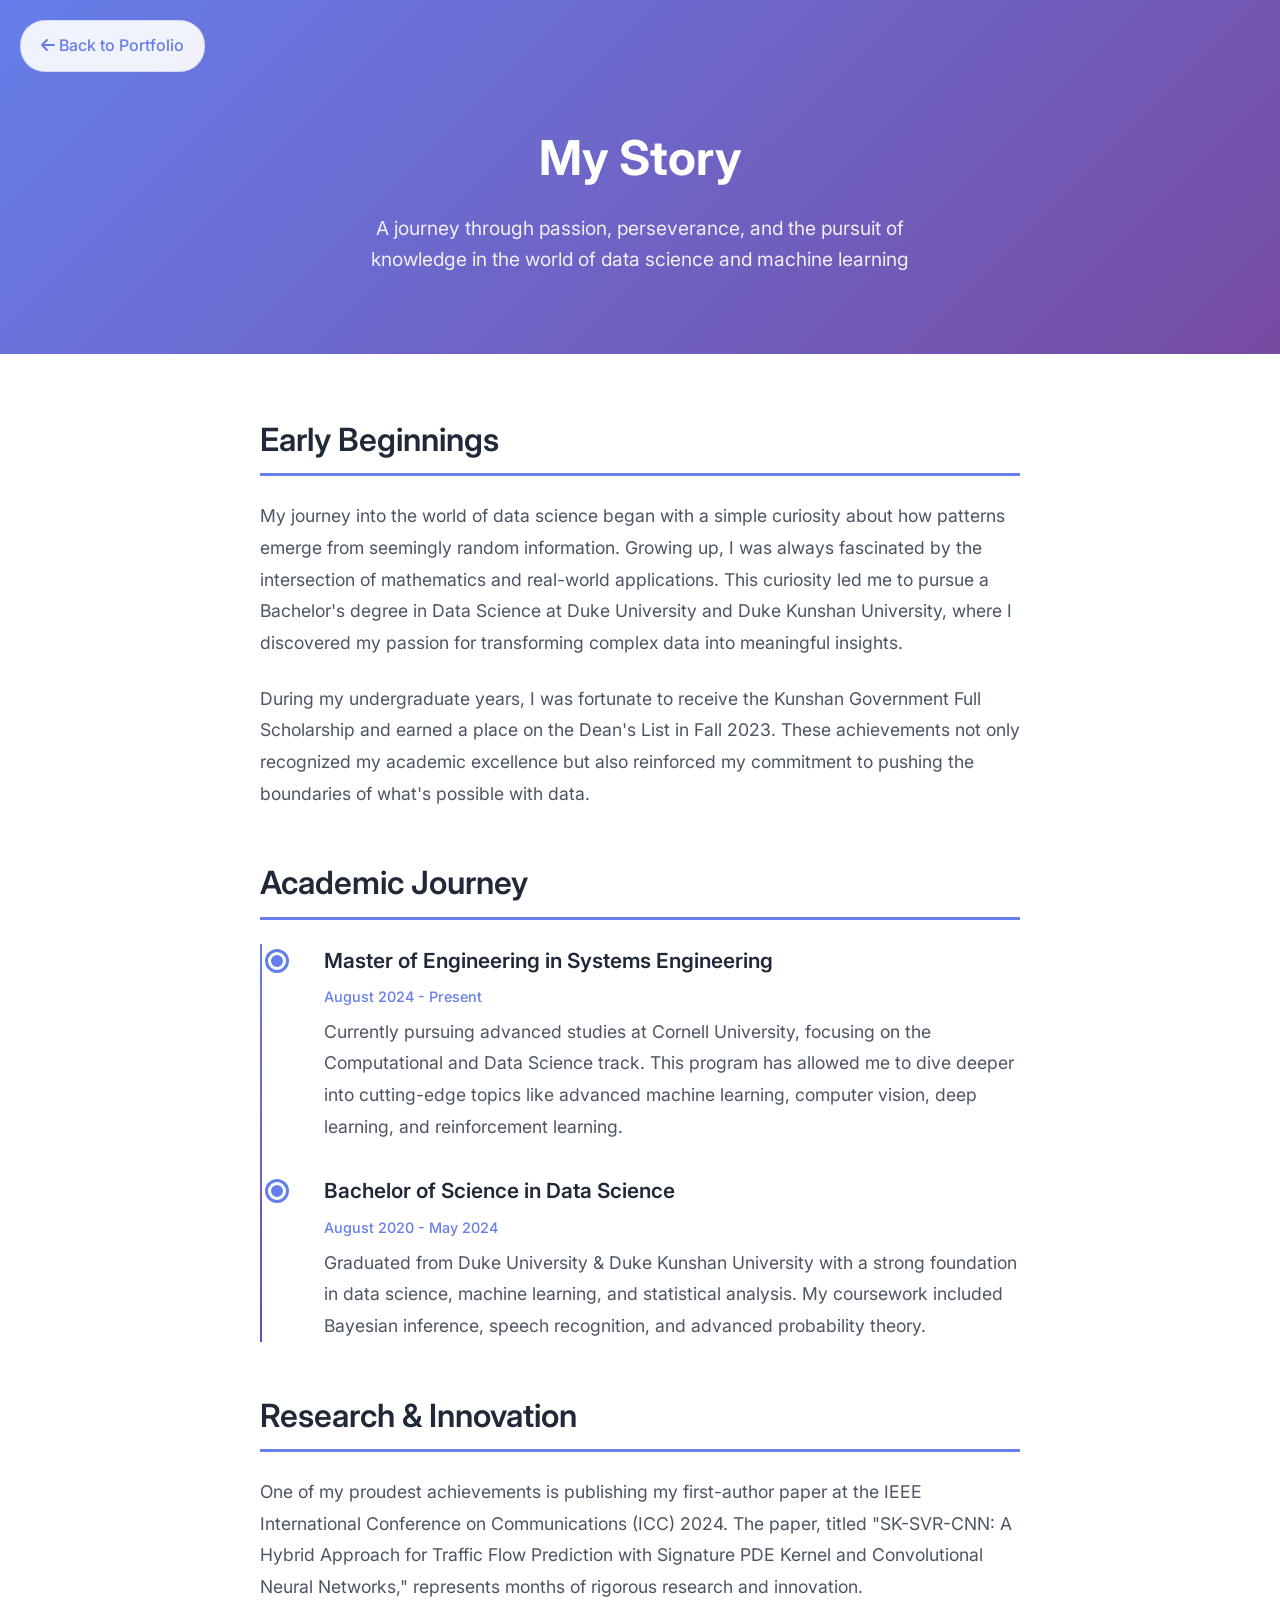
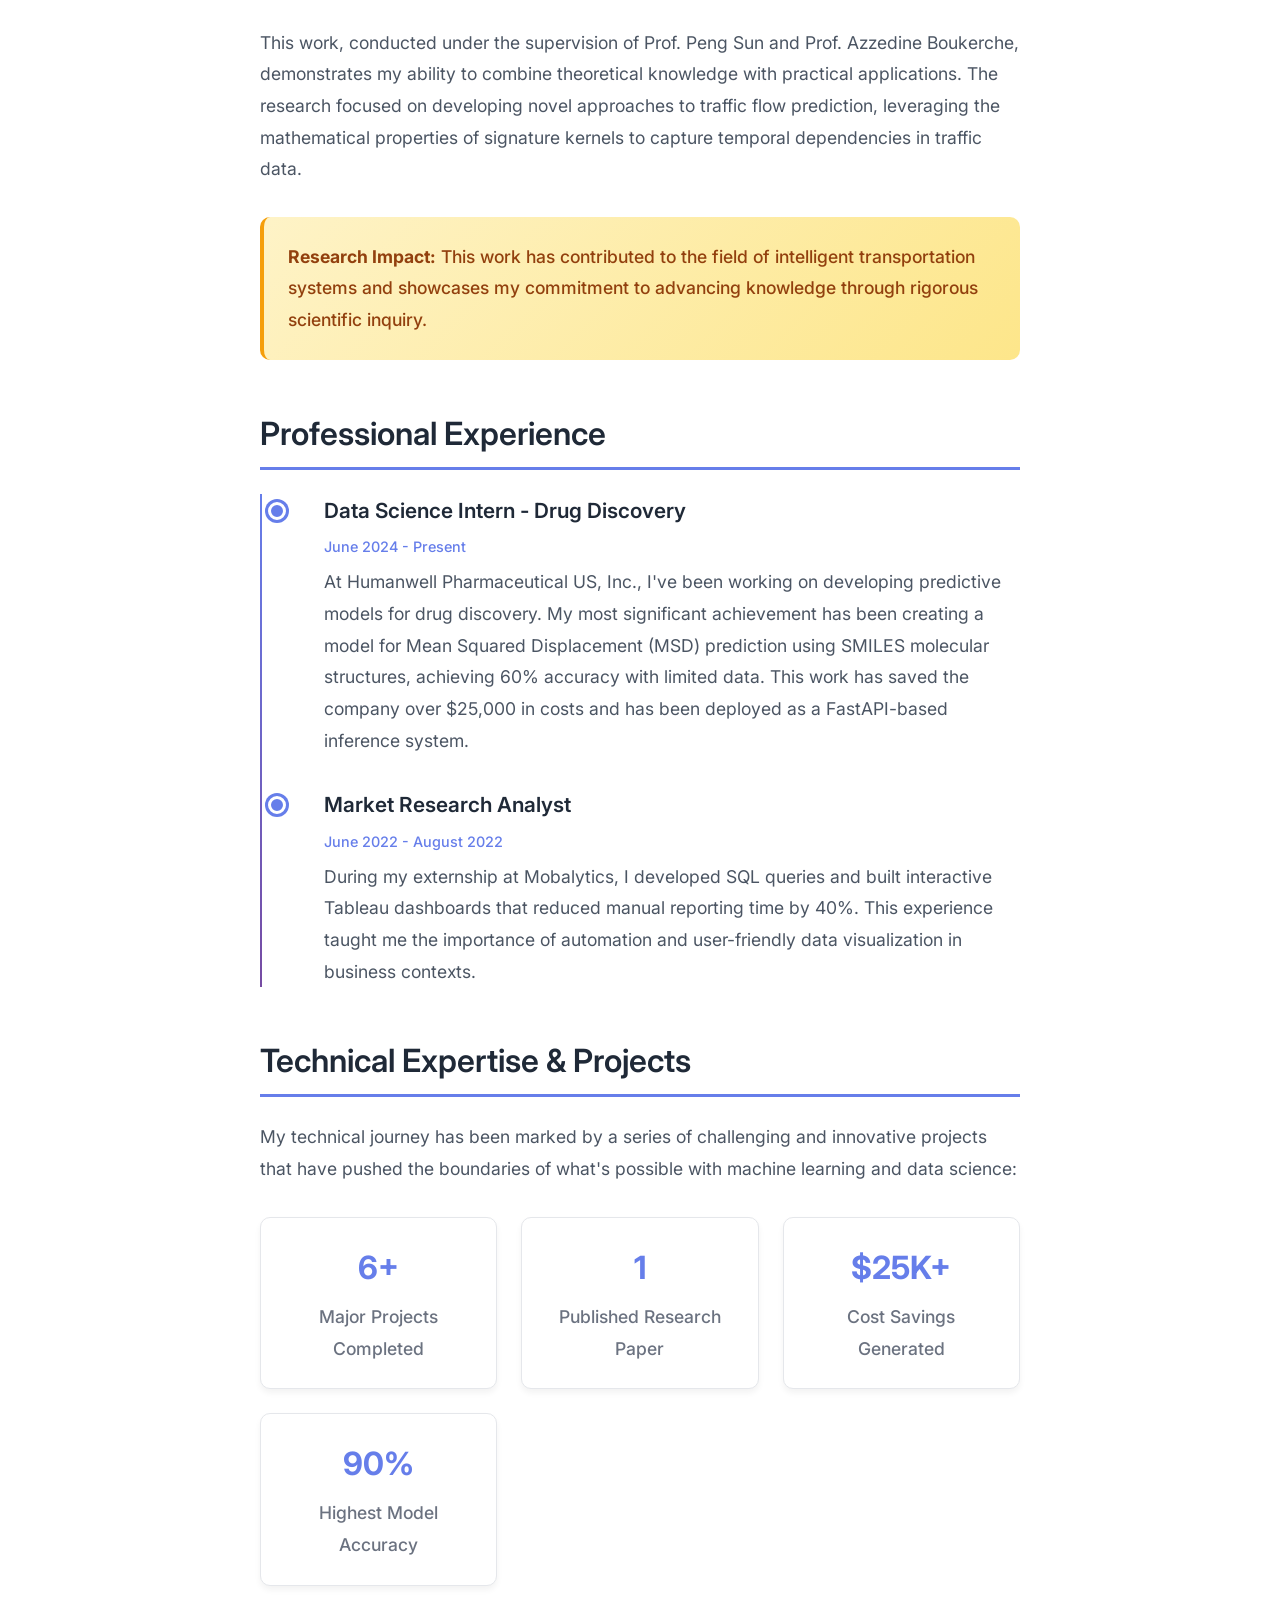
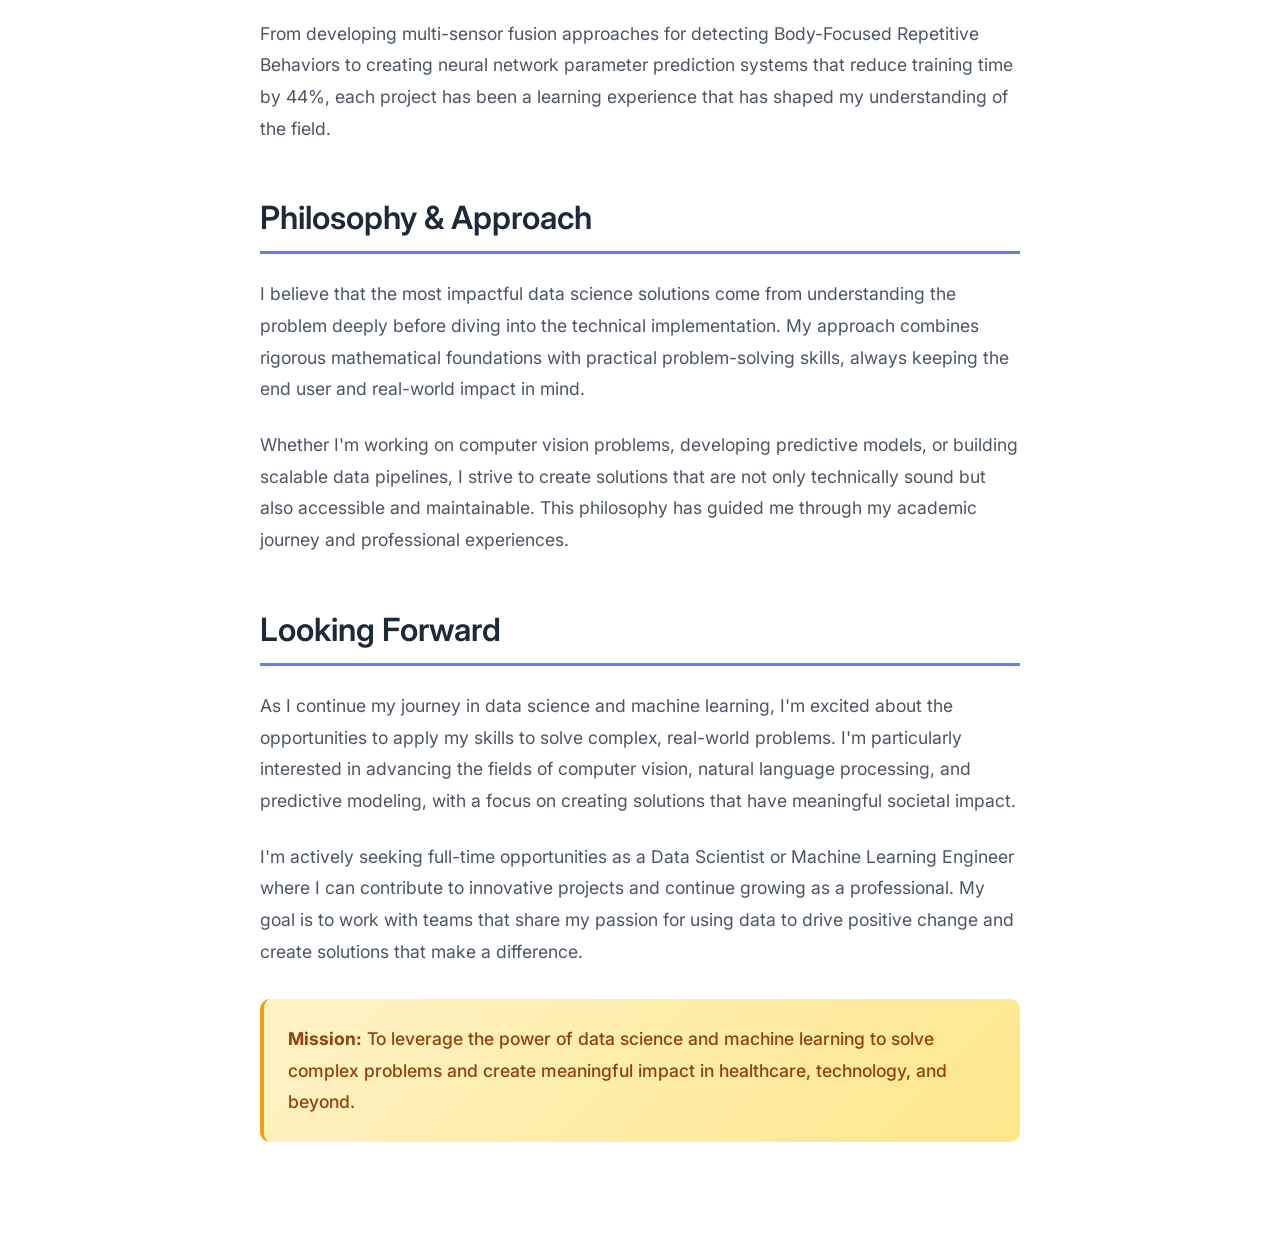
==== bio.html @ 422acc4b "update cv" ====
<!DOCTYPE html>
<html lang="en">
<head>
    <meta charset="UTF-8">
    <meta name="viewport" content="width=device-width, initial-scale=1.0">
    <title>George (Gezhi) Wang - Biography</title>
    <link rel="stylesheet" href="styles.css">
    <link href="https://fonts.googleapis.com/css2?family=Inter:wght@300;400;500;600;700&display=swap" rel="stylesheet">
    <link rel="stylesheet" href="https://cdnjs.cloudflare.com/ajax/libs/font-awesome/6.0.0/css/all.min.css">
    <style>
        .bio-hero {
            background: linear-gradient(135deg, #667eea 0%, #764ba2 100%);
            color: white;
            padding: 120px 0 80px;
            text-align: center;
        }
        
        .bio-hero h1 {
            font-size: 3rem;
            font-weight: 700;
            margin-bottom: 1rem;
        }
        
        .bio-hero p {
            font-size: 1.2rem;
            opacity: 0.9;
            max-width: 600px;
            margin: 0 auto;
        }
        
        .bio-content {
            max-width: 800px;
            margin: 0 auto;
            padding: 60px 20px;
        }
        
        .bio-section {
            margin-bottom: 3rem;
        }
        
        .bio-section h2 {
            font-size: 2rem;
            font-weight: 600;
            color: #1f2937;
            margin-bottom: 1.5rem;
            border-bottom: 3px solid #667eea;
            padding-bottom: 0.5rem;
        }
        
        .bio-section p {
            font-size: 1.1rem;
            line-height: 1.8;
            color: #4b5563;
            margin-bottom: 1.5rem;
        }
        
        .bio-timeline {
            position: relative;
            padding-left: 2rem;
        }
        
        .bio-timeline::before {
            content: '';
            position: absolute;
            left: 0;
            top: 0;
            bottom: 0;
            width: 2px;
            background: linear-gradient(135deg, #667eea 0%, #764ba2 100%);
        }
        
        .bio-timeline-item {
            position: relative;
            margin-bottom: 2rem;
            padding-left: 2rem;
        }
        
        .bio-timeline-item::before {
            content: '';
            position: absolute;
            left: -1.5rem;
            top: 0.5rem;
            width: 12px;
            height: 12px;
            background: #667eea;
            border-radius: 50%;
            border: 3px solid white;
            box-shadow: 0 0 0 3px #667eea;
        }
        
        .bio-timeline-item h3 {
            font-size: 1.3rem;
            font-weight: 600;
            color: #1f2937;
            margin-bottom: 0.5rem;
        }
        
        .bio-timeline-item .date {
            color: #667eea;
            font-weight: 500;
            font-size: 0.9rem;
            margin-bottom: 0.5rem;
        }
        
        .bio-timeline-item p {
            margin-bottom: 0;
        }
        
        .back-button {
            position: fixed;
            top: 20px;
            left: 20px;
            background: rgba(255, 255, 255, 0.9);
            color: #667eea;
            padding: 12px 20px;
            border-radius: 25px;
            text-decoration: none;
            font-weight: 500;
            transition: all 0.3s ease;
            backdrop-filter: blur(10px);
            border: 1px solid rgba(102, 126, 234, 0.2);
            z-index: 1000;
        }
        
        .back-button:hover {
            background: #667eea;
            color: white;
            transform: translateY(-2px);
        }
        
        .bio-highlight {
            background: linear-gradient(135deg, #fef3c7 0%, #fde68a 100%);
            padding: 1.5rem;
            border-radius: 10px;
            border-left: 4px solid #f59e0b;
            margin: 2rem 0;
        }
        
        .bio-highlight p {
            margin: 0;
            color: #92400e;
            font-weight: 500;
        }
        
        .bio-stats {
            display: grid;
            grid-template-columns: repeat(auto-fit, minmax(200px, 1fr));
            gap: 1.5rem;
            margin: 2rem 0;
        }
        
        .bio-stat {
            background: white;
            padding: 1.5rem;
            border-radius: 10px;
            text-align: center;
            box-shadow: 0 4px 6px rgba(0, 0, 0, 0.05);
            border: 1px solid #e5e7eb;
        }
        
        .bio-stat h3 {
            font-size: 2rem;
            font-weight: 700;
            color: #667eea;
            margin-bottom: 0.5rem;
        }
        
        .bio-stat p {
            color: #6b7280;
            font-weight: 500;
            margin: 0;
        }
        
        @media (max-width: 768px) {
            .bio-hero h1 {
                font-size: 2rem;
            }
            
            .bio-hero p {
                font-size: 1rem;
            }
            
            .bio-content {
                padding: 40px 15px;
            }
            
            .bio-section h2 {
                font-size: 1.5rem;
            }
            
            .back-button {
                position: relative;
                top: auto;
                left: auto;
                display: inline-block;
                margin-bottom: 2rem;
            }
        }
    </style>
</head>
<body>
    <a href="index.html" class="back-button">
        <i class="fas fa-arrow-left"></i> Back to Portfolio
    </a>

    <!-- Bio Hero Section -->
    <section class="bio-hero">
        <div class="container">
            <h1>My Story</h1>
            <p>A journey through passion, perseverance, and the pursuit of knowledge in the world of data science and machine learning</p>
        </div>
    </section>

    <!-- Bio Content -->
    <div class="bio-content">
        <div class="bio-section">
            <h2>Early Beginnings</h2>
            <p>My journey into the world of data science began with a simple curiosity about how patterns emerge from seemingly random information. Growing up, I was always fascinated by the intersection of mathematics and real-world applications. This curiosity led me to pursue a Bachelor's degree in Data Science at Duke University and Duke Kunshan University, where I discovered my passion for transforming complex data into meaningful insights.</p>
            
            <p>During my undergraduate years, I was fortunate to receive the Kunshan Government Full Scholarship and earned a place on the Dean's List in Fall 2023. These achievements not only recognized my academic excellence but also reinforced my commitment to pushing the boundaries of what's possible with data.</p>
        </div>

        <div class="bio-section">
            <h2>Academic Journey</h2>
            <div class="bio-timeline">
                <div class="bio-timeline-item">
                    <h3>Master of Engineering in Systems Engineering</h3>
                    <div class="date">August 2024 - Present</div>
                    <p>Currently pursuing advanced studies at Cornell University, focusing on the Computational and Data Science track. This program has allowed me to dive deeper into cutting-edge topics like advanced machine learning, computer vision, deep learning, and reinforcement learning.</p>
                </div>
                
                <div class="bio-timeline-item">
                    <h3>Bachelor of Science in Data Science</h3>
                    <div class="date">August 2020 - May 2024</div>
                    <p>Graduated from Duke University & Duke Kunshan University with a strong foundation in data science, machine learning, and statistical analysis. My coursework included Bayesian inference, speech recognition, and advanced probability theory.</p>
                </div>
            </div>
        </div>

        <div class="bio-section">
            <h2>Research & Innovation</h2>
            <p>One of my proudest achievements is publishing my first-author paper at the IEEE International Conference on Communications (ICC) 2024. The paper, titled "SK-SVR-CNN: A Hybrid Approach for Traffic Flow Prediction with Signature PDE Kernel and Convolutional Neural Networks," represents months of rigorous research and innovation.</p>
            
            <p>This work, conducted under the supervision of Prof. Peng Sun and Prof. Azzedine Boukerche, demonstrates my ability to combine theoretical knowledge with practical applications. The research focused on developing novel approaches to traffic flow prediction, leveraging the mathematical properties of signature kernels to capture temporal dependencies in traffic data.</p>
            
            <div class="bio-highlight">
                <p><strong>Research Impact:</strong> This work has contributed to the field of intelligent transportation systems and showcases my commitment to advancing knowledge through rigorous scientific inquiry.</p>
            </div>
        </div>

        <div class="bio-section">
            <h2>Professional Experience</h2>
            <div class="bio-timeline">
                <div class="bio-timeline-item">
                    <h3>Data Science Intern - Drug Discovery</h3>
                    <div class="date">June 2024 - Present</div>
                    <p>At Humanwell Pharmaceutical US, Inc., I've been working on developing predictive models for drug discovery. My most significant achievement has been creating a model for Mean Squared Displacement (MSD) prediction using SMILES molecular structures, achieving 60% accuracy with limited data. This work has saved the company over $25,000 in costs and has been deployed as a FastAPI-based inference system.</p>
                </div>
                
                <div class="bio-timeline-item">
                    <h3>Market Research Analyst</h3>
                    <div class="date">June 2022 - August 2022</div>
                    <p>During my externship at Mobalytics, I developed SQL queries and built interactive Tableau dashboards that reduced manual reporting time by 40%. This experience taught me the importance of automation and user-friendly data visualization in business contexts.</p>
                </div>
            </div>
        </div>

        <div class="bio-section">
            <h2>Technical Expertise & Projects</h2>
            <p>My technical journey has been marked by a series of challenging and innovative projects that have pushed the boundaries of what's possible with machine learning and data science:</p>
            
            <div class="bio-stats">
                <div class="bio-stat">
                    <h3>6+</h3>
                    <p>Major Projects Completed</p>
                </div>
                <div class="bio-stat">
                    <h3>1</h3>
                    <p>Published Research Paper</p>
                </div>
                <div class="bio-stat">
                    <h3>$25K+</h3>
                    <p>Cost Savings Generated</p>
                </div>
                <div class="bio-stat">
                    <h3>90%</h3>
                    <p>Highest Model Accuracy</p>
                </div>
            </div>
            
            <p>From developing multi-sensor fusion approaches for detecting Body-Focused Repetitive Behaviors to creating neural network parameter prediction systems that reduce training time by 44%, each project has been a learning experience that has shaped my understanding of the field.</p>
        </div>

        <div class="bio-section">
            <h2>Philosophy & Approach</h2>
            <p>I believe that the most impactful data science solutions come from understanding the problem deeply before diving into the technical implementation. My approach combines rigorous mathematical foundations with practical problem-solving skills, always keeping the end user and real-world impact in mind.</p>
            
            <p>Whether I'm working on computer vision problems, developing predictive models, or building scalable data pipelines, I strive to create solutions that are not only technically sound but also accessible and maintainable. This philosophy has guided me through my academic journey and professional experiences.</p>
        </div>

        <div class="bio-section">
            <h2>Looking Forward</h2>
            <p>As I continue my journey in data science and machine learning, I'm excited about the opportunities to apply my skills to solve complex, real-world problems. I'm particularly interested in advancing the fields of computer vision, natural language processing, and predictive modeling, with a focus on creating solutions that have meaningful societal impact.</p>
            
            <p>I'm actively seeking full-time opportunities as a Data Scientist or Machine Learning Engineer where I can contribute to innovative projects and continue growing as a professional. My goal is to work with teams that share my passion for using data to drive positive change and create solutions that make a difference.</p>
            
            <div class="bio-highlight">
                <p><strong>Mission:</strong> To leverage the power of data science and machine learning to solve complex problems and create meaningful impact in healthcare, technology, and beyond.</p>
            </div>
        </div>
    </div>

    <script src="script.js"></script>
</body>
</html>
---- styles.css ----
/* Reset and Base Styles */
* {
    margin: 0;
    padding: 0;
    box-sizing: border-box;
}

html {
    scroll-behavior: smooth;
}

body {
    font-family: 'Inter', sans-serif;
    line-height: 1.6;
    color: #333;
    background-color: #ffffff;
}

.container {
    max-width: 1200px;
    margin: 0 auto;
    padding: 0 20px;
}

/* Navigation */
.navbar {
    position: fixed;
    top: 0;
    width: 100%;
    background: rgba(255, 255, 255, 0.95);
    backdrop-filter: blur(10px);
    z-index: 1000;
    transition: all 0.3s ease;
    border-bottom: 1px solid rgba(0, 0, 0, 0.1);
}

.nav-container {
    max-width: 1200px;
    margin: 0 auto;
    padding: 0 20px;
    display: flex;
    justify-content: space-between;
    align-items: center;
    height: 70px;
}

.nav-logo a {
    font-size: 1.5rem;
    font-weight: 700;
    color: #2563eb;
    text-decoration: none;
    transition: color 0.3s ease;
}

.nav-logo a:hover {
    color: #1d4ed8;
}

.nav-menu {
    display: flex;
    list-style: none;
    gap: 2rem;
}

.nav-link {
    color: #333;
    text-decoration: none;
    font-weight: 500;
    transition: color 0.3s ease;
    position: relative;
}

.nav-link:hover {
    color: #2563eb;
}

.nav-link::after {
    content: '';
    position: absolute;
    width: 0;
    height: 2px;
    bottom: -5px;
    left: 0;
    background-color: #2563eb;
    transition: width 0.3s ease;
}

.nav-link:hover::after {
    width: 100%;
}

.hamburger {
    display: none;
    flex-direction: column;
    cursor: pointer;
}

.bar {
    width: 25px;
    height: 3px;
    background-color: #333;
    margin: 3px 0;
    transition: 0.3s;
}

/* Hero Section */
.hero {
    min-height: 100vh;
    display: flex;
    align-items: center;
    background: linear-gradient(135deg, #667eea 0%, #764ba2 100%);
    color: white;
    position: relative;
    overflow: hidden;
}

.hero::before {
    content: '';
    position: absolute;
    top: 0;
    left: 0;
    right: 0;
    bottom: 0;
    background: url('data:image/svg+xml,<svg xmlns="http://www.w3.org/2000/svg" viewBox="0 0 100 100"><defs><pattern id="grain" width="100" height="100" patternUnits="userSpaceOnUse"><circle cx="50" cy="50" r="1" fill="white" opacity="0.1"/></pattern></defs><rect width="100" height="100" fill="url(%23grain)"/></svg>');
    opacity: 0.3;
}

.hero-container {
    max-width: 1400px;
    margin: 0 auto;
    padding: 0 20px;
    display: grid;
    grid-template-columns: 1fr 1.2fr;
    gap: 2rem;
    align-items: center;
    position: relative;
    z-index: 1;
}

.hero-content {
    animation: slideInLeft 1s ease-out;
}

.hero-title {
    font-size: 3.5rem;
    font-weight: 700;
    margin-bottom: 1rem;
    line-height: 1.2;
}

.highlight {
    color: #fbbf24;
    position: relative;
}

.highlight::after {
    content: '';
    position: absolute;
    bottom: 0;
    left: 0;
    width: 100%;
    height: 3px;
    background: #fbbf24;
    border-radius: 2px;
}

.hero-subtitle {
    font-size: 1.5rem;
    font-weight: 400;
    margin-bottom: 1.5rem;
    opacity: 0.9;
}

.hero-description {
    font-size: 1.1rem;
    margin-bottom: 2rem;
    opacity: 0.8;
    max-width: 500px;
}

.hero-buttons {
    display: flex;
    gap: 1rem;
    flex-wrap: wrap;
    margin-bottom: 2rem;
}

.hero-social-links {
    display: flex;
    gap: 1.5rem;
    justify-content: flex-start;
    flex-wrap: wrap;
}

.hero-social-link {
    width: 60px;
    height: 60px;
    background: rgba(255, 255, 255, 0.2);
    color: white;
    border-radius: 50%;
    display: flex;
    align-items: center;
    justify-content: center;
    text-decoration: none;
    font-size: 1.5rem;
    transition: all 0.3s ease;
    backdrop-filter: blur(10px);
    border: 1px solid rgba(255, 255, 255, 0.3);
}

.hero-social-link:hover {
    background: rgba(255, 255, 255, 0.3);
    transform: translateY(-3px);
    box-shadow: 0 10px 25px rgba(0, 0, 0, 0.2);
}

.btn {
    padding: 12px 30px;
    border-radius: 50px;
    text-decoration: none;
    font-weight: 600;
    transition: all 0.3s ease;
    display: inline-block;
    border: 2px solid transparent;
    cursor: pointer;
    font-size: 1rem;
}

.btn-primary {
    background: #fbbf24;
    color: #1f2937;
    border-color: #fbbf24;
}

.btn-primary:hover {
    background: transparent;
    color: #fbbf24;
    border-color: #fbbf24;
    transform: translateY(-2px);
}

.btn-secondary {
    background: transparent;
    color: white;
    border-color: white;
}

.btn-secondary:hover {
    background: white;
    color: #667eea;
    transform: translateY(-2px);
}

.hero-image {
    display: flex;
    justify-content: center;
    align-items: center;
    animation: slideInRight 1s ease-out;
}

.profile-card {
    width: 400px;
    height: 400px;
    background: transparent;
    border-radius: 50%;
    display: flex;
    align-items: center;
    justify-content: center;
    backdrop-filter: none;
    border: none;
    box-shadow: none;
}

.profile-image {
    width: 380px;
    height: 380px;
    background: transparent;
    border-radius: 50%;
    display: flex;
    align-items: center;
    justify-content: center;
    font-size: 4rem;
    color: white;
    overflow: hidden;
    border: none;
}

.profile-image:has(.hero-profile-img:not([src])),
.profile-image:has(.hero-profile-img[src=""]) {
    background: rgba(255, 255, 255, 0.2);
}

.profile-image:has(.hero-profile-img:not([src]))::after,
.profile-image:has(.hero-profile-img[src=""])::after {
    content: '\f007';
    font-family: 'Font Awesome 6 Free';
    font-weight: 900;
    font-size: 2.5rem;
    color: white;
}

.hero-profile-img {
    width: 100%;
    height: 100%;
    object-fit: cover;
    border-radius: 50%;
    display: block;
}

.hero-profile-img:not([src]),
.hero-profile-img[src=""] {
    display: none;
}

.scroll-indicator {
    position: absolute;
    bottom: 30px;
    left: 50%;
    transform: translateX(-50%);
    animation: bounce 2s infinite;
}

.scroll-arrow {
    width: 20px;
    height: 20px;
    border-right: 2px solid white;
    border-bottom: 2px solid white;
    transform: rotate(45deg);
}

/* Section Styles */
section {
    padding: 100px 0;
}

.section-title {
    font-size: 2.5rem;
    font-weight: 700;
    text-align: center;
    margin-bottom: 3rem;
    color: #1f2937;
    position: relative;
}

.section-title::after {
    content: '';
    position: absolute;
    bottom: -10px;
    left: 50%;
    transform: translateX(-50%);
    width: 60px;
    height: 4px;
    background: linear-gradient(135deg, #667eea 0%, #764ba2 100%);
    border-radius: 2px;
}

/* About Section */
.about {
    background: #f8fafc;
}

.about-content {
    display: grid;
    grid-template-columns: 2fr 1fr;
    gap: 4rem;
    align-items: center;
}

.about-text p {
    font-size: 1.1rem;
    margin-bottom: 1.5rem;
    color: #4b5563;
    line-height: 1.8;
}

.about-stats {
    display: grid;
    grid-template-columns: repeat(3, 1fr);
    gap: 2rem;
    margin-top: 2rem;
}

.stat {
    text-align: center;
    padding: 1.5rem;
    background: white;
    border-radius: 10px;
    box-shadow: 0 4px 6px rgba(0, 0, 0, 0.05);
    transition: transform 0.3s ease;
}

.stat:hover {
    transform: translateY(-5px);
}

.stat h3 {
    font-size: 2rem;
    font-weight: 700;
    color: #2563eb;
    margin-bottom: 0.5rem;
}

.stat p {
    color: #6b7280;
    font-weight: 500;
}

.about-image {
    display: flex;
    justify-content: center;
}

.profile-photo {
    width: 300px;
    height: 300px;
    border-radius: 20px;
    overflow: hidden;
    box-shadow: 0 20px 40px rgba(0, 0, 0, 0.1);
    background: linear-gradient(135deg, #667eea 0%, #764ba2 100%);
    display: flex;
    align-items: center;
    justify-content: center;
}

.profile-photo:has(.profile-img:not([src])),
.profile-photo:has(.profile-img[src=""]) {
    background: linear-gradient(135deg, #667eea 0%, #764ba2 100%);
}

.profile-photo:has(.profile-img:not([src]))::after,
.profile-photo:has(.profile-img[src=""])::after {
    content: '\f007';
    font-family: 'Font Awesome 6 Free';
    font-weight: 900;
    font-size: 6rem;
    color: white;
}

.profile-img {
    width: 100%;
    height: 100%;
    object-fit: cover;
    display: block;
}

.profile-img:not([src]),
.profile-img[src=""] {
    display: none;
}

/* Education Section */
.education {
    background: #f8fafc;
}

.education-timeline {
    max-width: 800px;
    margin: 0 auto;
}

.education-item {
    display: flex;
    gap: 2rem;
    margin-bottom: 3rem;
    padding: 2rem;
    background: white;
    border-radius: 15px;
    box-shadow: 0 4px 6px rgba(0, 0, 0, 0.05);
    transition: transform 0.3s ease;
}

.education-item:hover {
    transform: translateY(-5px);
}

.education-icon {
    width: 60px;
    height: 60px;
    background: linear-gradient(135deg, #667eea 0%, #764ba2 100%);
    border-radius: 50%;
    display: flex;
    align-items: center;
    justify-content: center;
    color: white;
    font-size: 1.5rem;
    flex-shrink: 0;
}

.university-logo {
    background: white;
    border: 2px solid #e5e7eb;
    padding: 6px;
    overflow: hidden;
}

.university-logo-img {
    width: 100%;
    height: 100%;
    object-fit: contain;
    border-radius: 50%;
}

.education-content {
    flex: 1;
}

.education-content h3 {
    font-size: 1.3rem;
    font-weight: 600;
    color: #1f2937;
    margin-bottom: 0.5rem;
}

.education-content h4 {
    font-size: 1.1rem;
    font-weight: 500;
    color: #2563eb;
    margin-bottom: 0.5rem;
}

.education-location {
    color: #6b7280;
    font-size: 0.9rem;
    margin-bottom: 0.3rem;
}

.education-period {
    color: #6b7280;
    font-size: 0.9rem;
    font-weight: 500;
    margin-bottom: 1rem;
}

.education-description {
    color: #4b5563;
    margin-bottom: 1rem;
    line-height: 1.6;
}

.education-honors {
    margin-bottom: 1rem;
}

.honor {
    display: inline-block;
    background: #fef3c7;
    color: #92400e;
    padding: 0.3rem 0.8rem;
    border-radius: 15px;
    font-size: 0.8rem;
    font-weight: 500;
    margin-right: 0.5rem;
    margin-bottom: 0.5rem;
}

.education-courses {
    display: flex;
    flex-wrap: wrap;
    gap: 0.5rem;
}

.education-courses span {
    background: #e5e7eb;
    color: #374151;
    padding: 0.3rem 0.8rem;
    border-radius: 15px;
    font-size: 0.8rem;
    font-weight: 500;
}

/* Experience Section */
.experience {
    padding: 5rem 0;
    background: #f8fafc;
}

.experience-grid {
    display: grid;
    grid-template-columns: repeat(auto-fit, minmax(400px, 1fr));
    gap: 2rem;
    margin-top: 3rem;
}

.experience-card {
    background: white;
    padding: 2rem;
    border-radius: 15px;
    box-shadow: 0 5px 20px rgba(0, 0, 0, 0.1);
    transition: transform 0.3s ease, box-shadow 0.3s ease;
    display: flex;
    gap: 1.5rem;
    align-items: flex-start;
}

.experience-card:hover {
    transform: translateY(-5px);
    box-shadow: 0 10px 30px rgba(0, 0, 0, 0.15);
}

.experience-icon {
    width: 60px;
    height: 60px;
    background: linear-gradient(135deg, #667eea 0%, #764ba2 100%);
    border-radius: 12px;
    display: flex;
    align-items: center;
    justify-content: center;
    color: white;
    font-size: 1.5rem;
    flex-shrink: 0;
}

.experience-content {
    flex: 1;
}

.experience-content h3 {
    font-size: 1.3rem;
    font-weight: 700;
    color: #1a202c;
    margin-bottom: 0.5rem;
}

.experience-content h4 {
    font-size: 1.1rem;
    font-weight: 600;
    color: #667eea;
    margin-bottom: 0.5rem;
}

.experience-period {
    font-size: 0.9rem;
    color: #667eea;
    font-weight: 600;
    margin-bottom: 0.25rem;
}

.experience-location {
    font-size: 0.9rem;
    color: #718096;
    margin-bottom: 1rem;
}

.experience-description {
    color: #4a5568;
    line-height: 1.6;
    margin-bottom: 1.5rem;
}

.experience-achievements h4 {
    font-size: 1rem;
    font-weight: 600;
    color: #2d3748;
    margin-bottom: 0.75rem;
}

.experience-achievements ul {
    list-style: none;
    padding: 0;
    margin: 0;
}

.experience-achievements li {
    position: relative;
    padding-left: 1.5rem;
    margin-bottom: 0.5rem;
    color: #4a5568;
    line-height: 1.5;
}

.experience-achievements li::before {
    content: "✓";
    position: absolute;
    left: 0;
    color: #667eea;
    font-weight: bold;
    font-size: 0.9rem;
}

/* Publications Section */
.publications {
    background: #f8fafc;
}

.publications-grid {
    max-width: 800px;
    margin: 0 auto;
}

.publication-card {
    background: white;
    border-radius: 15px;
    padding: 2rem;
    box-shadow: 0 4px 6px rgba(0, 0, 0, 0.05);
    transition: transform 0.3s ease, box-shadow 0.3s ease;
    display: flex;
    gap: 2rem;
    align-items: flex-start;
}

.publication-card:hover {
    transform: translateY(-5px);
    box-shadow: 0 20px 40px rgba(0, 0, 0, 0.1);
}

.publication-icon {
    width: 60px;
    height: 60px;
    background: linear-gradient(135deg, #667eea 0%, #764ba2 100%);
    border-radius: 50%;
    display: flex;
    align-items: center;
    justify-content: center;
    color: white;
    font-size: 1.5rem;
    flex-shrink: 0;
}

.publication-content {
    flex: 1;
}

.publication-content h3 {
    font-size: 1.3rem;
    font-weight: 600;
    color: #1f2937;
    margin-bottom: 0.5rem;
    line-height: 1.4;
}

.publication-authors {
    color: #2563eb;
    font-weight: 500;
    margin-bottom: 0.5rem;
    font-size: 1rem;
}

.publication-venue {
    color: #6b7280;
    font-style: italic;
    margin-bottom: 1rem;
    font-size: 0.95rem;
}

.publication-description {
    color: #4b5563;
    line-height: 1.6;
    margin-bottom: 1.5rem;
}

.publication-results {
    margin-bottom: 1.5rem;
}

.publication-results h4 {
    color: #1f2937;
    font-size: 1.1rem;
    font-weight: 600;
    margin-bottom: 0.8rem;
}

.publication-results ul {
    list-style: none;
    padding: 0;
}

.publication-results li {
    color: #4b5563;
    margin-bottom: 0.5rem;
    padding-left: 1.5rem;
    position: relative;
    line-height: 1.5;
}

.publication-results li::before {
    content: '✓';
    position: absolute;
    left: 0;
    color: #10b981;
    font-weight: bold;
}

.publication-links {
    display: flex;
    gap: 1rem;
}

.publication-link {
    color: #2563eb;
    text-decoration: none;
    font-weight: 500;
    display: flex;
    align-items: center;
    gap: 0.5rem;
    transition: color 0.3s ease;
}

.publication-link:hover {
    color: #1d4ed8;
}

/* Skills Section */
.skills-grid {
    display: grid;
    grid-template-columns: repeat(auto-fit, minmax(300px, 1fr));
    gap: 2rem;
}

.skill-category {
    background: white;
    padding: 2rem;
    border-radius: 15px;
    box-shadow: 0 4px 6px rgba(0, 0, 0, 0.05);
    transition: transform 0.3s ease;
}

.skill-category:hover {
    transform: translateY(-5px);
}

.skill-category h3 {
    font-size: 1.5rem;
    font-weight: 600;
    margin-bottom: 1.5rem;
    color: #1f2937;
    text-align: center;
}

.skill-items {
    display: flex;
    flex-wrap: wrap;
    gap: 0.8rem;
}

.skill-item {
    background: linear-gradient(135deg, #667eea 0%, #764ba2 100%);
    color: white;
    padding: 0.5rem 1rem;
    border-radius: 25px;
    font-size: 0.9rem;
    font-weight: 500;
    transition: transform 0.3s ease;
}

.skill-item:hover {
    transform: scale(1.05);
}

/* Projects Section */
.projects {
    background: #f8fafc;
}

.projects-grid {
    display: grid;
    grid-template-columns: repeat(auto-fit, minmax(350px, 1fr));
    gap: 2rem;
}

.project-card {
    background: white;
    border-radius: 15px;
    overflow: hidden;
    box-shadow: 0 4px 6px rgba(0, 0, 0, 0.05);
    transition: transform 0.3s ease, box-shadow 0.3s ease;
}

.project-card:hover {
    transform: translateY(-10px);
    box-shadow: 0 20px 40px rgba(0, 0, 0, 0.1);
}

/* Skill Items with Logos */
.skill-item {
    display: inline-flex;
    align-items: center;
    gap: 8px;
    background: #f8f9fa;
    padding: 8px 12px;
    border-radius: 20px;
    font-size: 0.9rem;
    color: #333;
    transition: all 0.3s ease;
    border: 1px solid #e9ecef;
    margin: 2px;
}

.skill-item:hover {
    transform: translateY(-2px);
    box-shadow: 0 4px 12px rgba(0, 0, 0, 0.15);
    background: #fff;
    color: #333;
}

.skill-item img {
    width: 20px;
    height: 20px;
    object-fit: contain;
}

/* Skill Items with Text Only */
.skill-item-text {
    display: inline-block;
    background: #f8f9fa;
    padding: 8px 12px;
    border-radius: 20px;
    font-size: 0.9rem;
    color: #333;
    transition: all 0.3s ease;
    border: 1px solid #e9ecef;
    margin: 2px;
}

.skill-item-text:hover {
    transform: translateY(-2px);
    box-shadow: 0 4px 12px rgba(0, 0, 0, 0.15);
    background: #fff;
    color: #333;
}

.project-image {
    height: 200px;
    background: linear-gradient(135deg, #667eea 0%, #764ba2 100%);
    display: flex;
    align-items: center;
    justify-content: center;
}

.project-placeholder {
    font-size: 3rem;
    color: white;
}

.project-content {
    padding: 1.5rem;
}

.project-content h3 {
    font-size: 1.3rem;
    font-weight: 600;
    margin-bottom: 1rem;
    color: #1f2937;
}

.project-content p {
    color: #6b7280;
    margin-bottom: 1.5rem;
    line-height: 1.6;
}

.project-tech {
    display: flex;
    flex-wrap: wrap;
    gap: 0.5rem;
    margin-bottom: 1.5rem;
}

.project-tech span {
    background: #e5e7eb;
    color: #374151;
    padding: 0.3rem 0.8rem;
    border-radius: 15px;
    font-size: 0.8rem;
    font-weight: 500;
}

.project-links {
    display: flex;
    gap: 1rem;
}

.project-link {
    color: #2563eb;
    text-decoration: none;
    font-weight: 500;
    display: flex;
    align-items: center;
    gap: 0.5rem;
    transition: color 0.3s ease;
}

.project-link:hover {
    color: #1d4ed8;
}

.project-status {
    color: #6b7280;
    font-style: italic;
    font-size: 0.9rem;
    padding: 0.5rem 1rem;
    background: #f3f4f6;
    border-radius: 20px;
    display: inline-block;
}

/* Contact Section */
.contact-content {
    display: flex;
    justify-content: center;
    align-items: center;
    max-width: 600px;
    margin: 0 auto;
}

.contact-info h3 {
    font-size: 1.8rem;
    font-weight: 600;
    margin-bottom: 1rem;
    color: #1f2937;
}

.contact-info p {
    color: #6b7280;
    margin-bottom: 2rem;
    line-height: 1.8;
}

.contact-methods {
    margin-bottom: 2rem;
}

.contact-method {
    display: flex;
    align-items: center;
    gap: 1rem;
    margin-bottom: 1rem;
    color: #4b5563;
}

.contact-method i {
    width: 20px;
    color: #2563eb;
}

.contact-method a {
    color: #4b5563;
    text-decoration: none;
    transition: color 0.3s ease;
}

.contact-method a:hover {
    color: #2563eb;
}



/* Footer */
.footer {
    background: #1f2937;
    color: white;
    text-align: center;
    padding: 2rem 0;
}

/* Animations */
@keyframes slideInLeft {
    from {
        opacity: 0;
        transform: translateX(-50px);
    }
    to {
        opacity: 1;
        transform: translateX(0);
    }
}

@keyframes slideInRight {
    from {
        opacity: 0;
        transform: translateX(50px);
    }
    to {
        opacity: 1;
        transform: translateX(0);
    }
}

@keyframes bounce {
    0%, 20%, 50%, 80%, 100% {
        transform: translateX(-50%) translateY(0);
    }
    40% {
        transform: translateX(-50%) translateY(-10px);
    }
    60% {
        transform: translateX(-50%) translateY(-5px);
    }
}

/* Chatbot Widget Styles */
.chatbot-widget {
    position: fixed;
    bottom: 20px;
    right: 20px;
    z-index: 1000;
    display: flex;
    align-items: center;
    gap: 12px;
}

.chatbot-label {
    background: rgba(0, 0, 0, 0.8);
    color: white;
    padding: 8px 16px;
    border-radius: 25px;
    font-size: 0.9rem;
    font-weight: 500;
    white-space: nowrap;
    box-shadow: 0 2px 10px rgba(0, 0, 0, 0.3);
    backdrop-filter: blur(10px);
    animation: fadeInRight 0.5s ease;
}

@keyframes fadeInRight {
    from {
        opacity: 0;
        transform: translateX(20px);
    }
    to {
        opacity: 1;
        transform: translateX(0);
    }
}

.chatbot-toggle {
    width: 60px;
    height: 60px;
    background: linear-gradient(135deg, #667eea 0%, #764ba2 100%);
    border-radius: 50%;
    border: none;
    cursor: pointer;
    display: flex;
    align-items: center;
    justify-content: center;
    box-shadow: 0 4px 20px rgba(102, 126, 234, 0.4);
    transition: all 0.3s ease;
    color: white;
    font-size: 1.5rem;
}

.chatbot-toggle:hover {
    transform: scale(1.1);
    box-shadow: 0 6px 25px rgba(102, 126, 234, 0.6);
}

.chatbot-container {
    position: absolute;
    bottom: 80px;
    right: 0;
    width: 350px;
    height: 500px;
    background: white;
    border-radius: 15px;
    box-shadow: 0 10px 30px rgba(0, 0, 0, 0.2);
    display: none;
    flex-direction: column;
    overflow: hidden;
}

.chatbot-container.active {
    display: flex;
    animation: slideUp 0.3s ease;
}

@keyframes slideUp {
    from {
        opacity: 0;
        transform: translateY(20px);
    }
    to {
        opacity: 1;
        transform: translateY(0);
    }
}

.chatbot-header {
    background: linear-gradient(135deg, #667eea 0%, #764ba2 100%);
    color: white;
    padding: 15px 20px;
    display: flex;
    justify-content: space-between;
    align-items: center;
}

.chatbot-profile {
    display: flex;
    align-items: center;
    gap: 12px;
}

.chatbot-avatar {
    width: 40px;
    height: 40px;
    border-radius: 50%;
    border: 2px solid rgba(255, 255, 255, 0.3);
    object-fit: cover;
}

.chatbot-header h4 {
    margin: 0;
    font-size: 1.1rem;
    font-weight: 600;
}

.chatbot-close {
    background: none;
    border: none;
    color: white;
    cursor: pointer;
    font-size: 1.2rem;
    padding: 5px;
    border-radius: 50%;
    transition: background-color 0.2s;
}

.chatbot-close:hover {
    background-color: rgba(255, 255, 255, 0.2);
}

.chatbot-messages {
    flex: 1;
    padding: 20px;
    overflow-y: auto;
    display: flex;
    flex-direction: column;
    gap: 15px;
}

.chat-message {
    max-width: 80%;
    padding: 12px 16px;
    border-radius: 18px;
    font-size: 0.9rem;
    line-height: 1.4;
    display: flex;
    align-items: flex-start;
    gap: 8px;
}

.message-avatar {
    width: 28px;
    height: 28px;
    border-radius: 50%;
    border: 1px solid rgba(255, 255, 255, 0.3);
    object-fit: cover;
    flex-shrink: 0;
}

.user-message {
    background: linear-gradient(135deg, #667eea 0%, #764ba2 100%);
    color: white;
    align-self: flex-end;
    border-bottom-right-radius: 5px;
}

.bot-message {
    background: #f1f3f4;
    color: #333;
    align-self: flex-start;
    border-bottom-left-radius: 5px;
}

.message-content {
    word-wrap: break-word;
    white-space: pre-wrap;
}

.typing-indicator {
    display: flex;
    gap: 4px;
    padding: 8px 0;
}

.typing-dot {
    width: 8px;
    height: 8px;
    background: #999;
    border-radius: 50%;
    animation: typing 1.4s infinite ease-in-out;
}

.typing-dot:nth-child(1) { animation-delay: -0.32s; }
.typing-dot:nth-child(2) { animation-delay: -0.16s; }

@keyframes typing {
    0%, 80%, 100% {
        transform: scale(0.8);
        opacity: 0.5;
    }
    40% {
        transform: scale(1);
        opacity: 1;
    }
}

.chatbot-input {
    padding: 15px 20px;
    border-top: 1px solid #e0e0e0;
    display: flex;
    gap: 10px;
    align-items: center;
}

.chatbot-input input {
    flex: 1;
    padding: 10px 15px;
    border: 1px solid #ddd;
    border-radius: 25px;
    outline: none;
    font-size: 0.9rem;
}

.chatbot-input input:focus {
    border-color: #667eea;
}

.chatbot-send {
    width: 40px;
    height: 40px;
    background: linear-gradient(135deg, #667eea 0%, #764ba2 100%);
    border: none;
    border-radius: 50%;
    color: white;
    cursor: pointer;
    display: flex;
    align-items: center;
    justify-content: center;
    transition: transform 0.2s;
}

.chatbot-send:hover {
    transform: scale(1.1);
}

.chatbot-send:disabled {
    opacity: 0.6;
    cursor: not-allowed;
    transform: none;
}

/* Responsive Design */
@media (max-width: 768px) {
    .hamburger {
        display: flex;
    }

    .nav-menu {
        position: fixed;
        left: -100%;
        top: 70px;
        flex-direction: column;
        background-color: white;
        width: 100%;
        text-align: center;
        transition: 0.3s;
        box-shadow: 0 10px 27px rgba(0, 0, 0, 0.05);
        padding: 2rem 0;
    }

    .nav-menu.active {
        left: 0;
    }

    .nav-menu li {
        margin: 1rem 0;
    }

    .hero-container {
        grid-template-columns: 1fr;
        text-align: center;
        gap: 1.5rem;
    }

    .hero-title {
        font-size: 2.5rem;
    }

    .hero-subtitle {
        font-size: 1.2rem;
    }

    .about-content {
        grid-template-columns: 1fr;
        gap: 2rem;
    }

    .about-stats {
        grid-template-columns: 1fr;
        gap: 1rem;
    }

    .contact-content {
        grid-template-columns: 1fr;
        gap: 2rem;
    }

    .projects-grid {
        grid-template-columns: 1fr;
    }

    .skills-grid {
        grid-template-columns: 1fr;
    }

    .education-item {
        flex-direction: column;
        text-align: center;
        gap: 1rem;
    }

    .education-icon {
        align-self: center;
    }

    .publication-card {
        flex-direction: column;
        text-align: center;
        gap: 1rem;
    }

    .publication-icon {
        align-self: center;
    }

    .hero-buttons {
        justify-content: center;
    }

    .hero-social-links {
        justify-content: center;
    }
    
    .hero-social-link {
        width: 50px;
        height: 50px;
        font-size: 1.3rem;
    }

    .profile-card {
        width: 400px;
        height: 400px;
    }

    .profile-image {
        width: 360px;
        height: 360px;
        font-size: 6rem;
    }
}

@media (max-width: 480px) {
    .container {
        padding: 0 15px;
    }

    .hero-title {
        font-size: 2rem;
    }

    .section-title {
        font-size: 2rem;
    }

    .btn {
        padding: 10px 20px;
        font-size: 0.9rem;
    }

    .hero-buttons {
        flex-direction: column;
        align-items: center;
    }

    .project-links {
        flex-direction: column;
    }

    .chatbot-container {
        width: 300px;
        height: 450px;
        bottom: 70px;
        right: -10px;
    }

    .chatbot-toggle {
        width: 50px;
        height: 50px;
        font-size: 1.2rem;
    }

    .chatbot-label {
        font-size: 0.8rem;
        padding: 6px 12px;
    }

    .chatbot-widget {
        gap: 8px;
    }

    .experience-grid {
        grid-template-columns: 1fr;
        gap: 1.5rem;
    }

    .experience-card {
        flex-direction: column;
        text-align: center;
        gap: 1rem;
    }

    .experience-icon {
        align-self: center;
    }
}
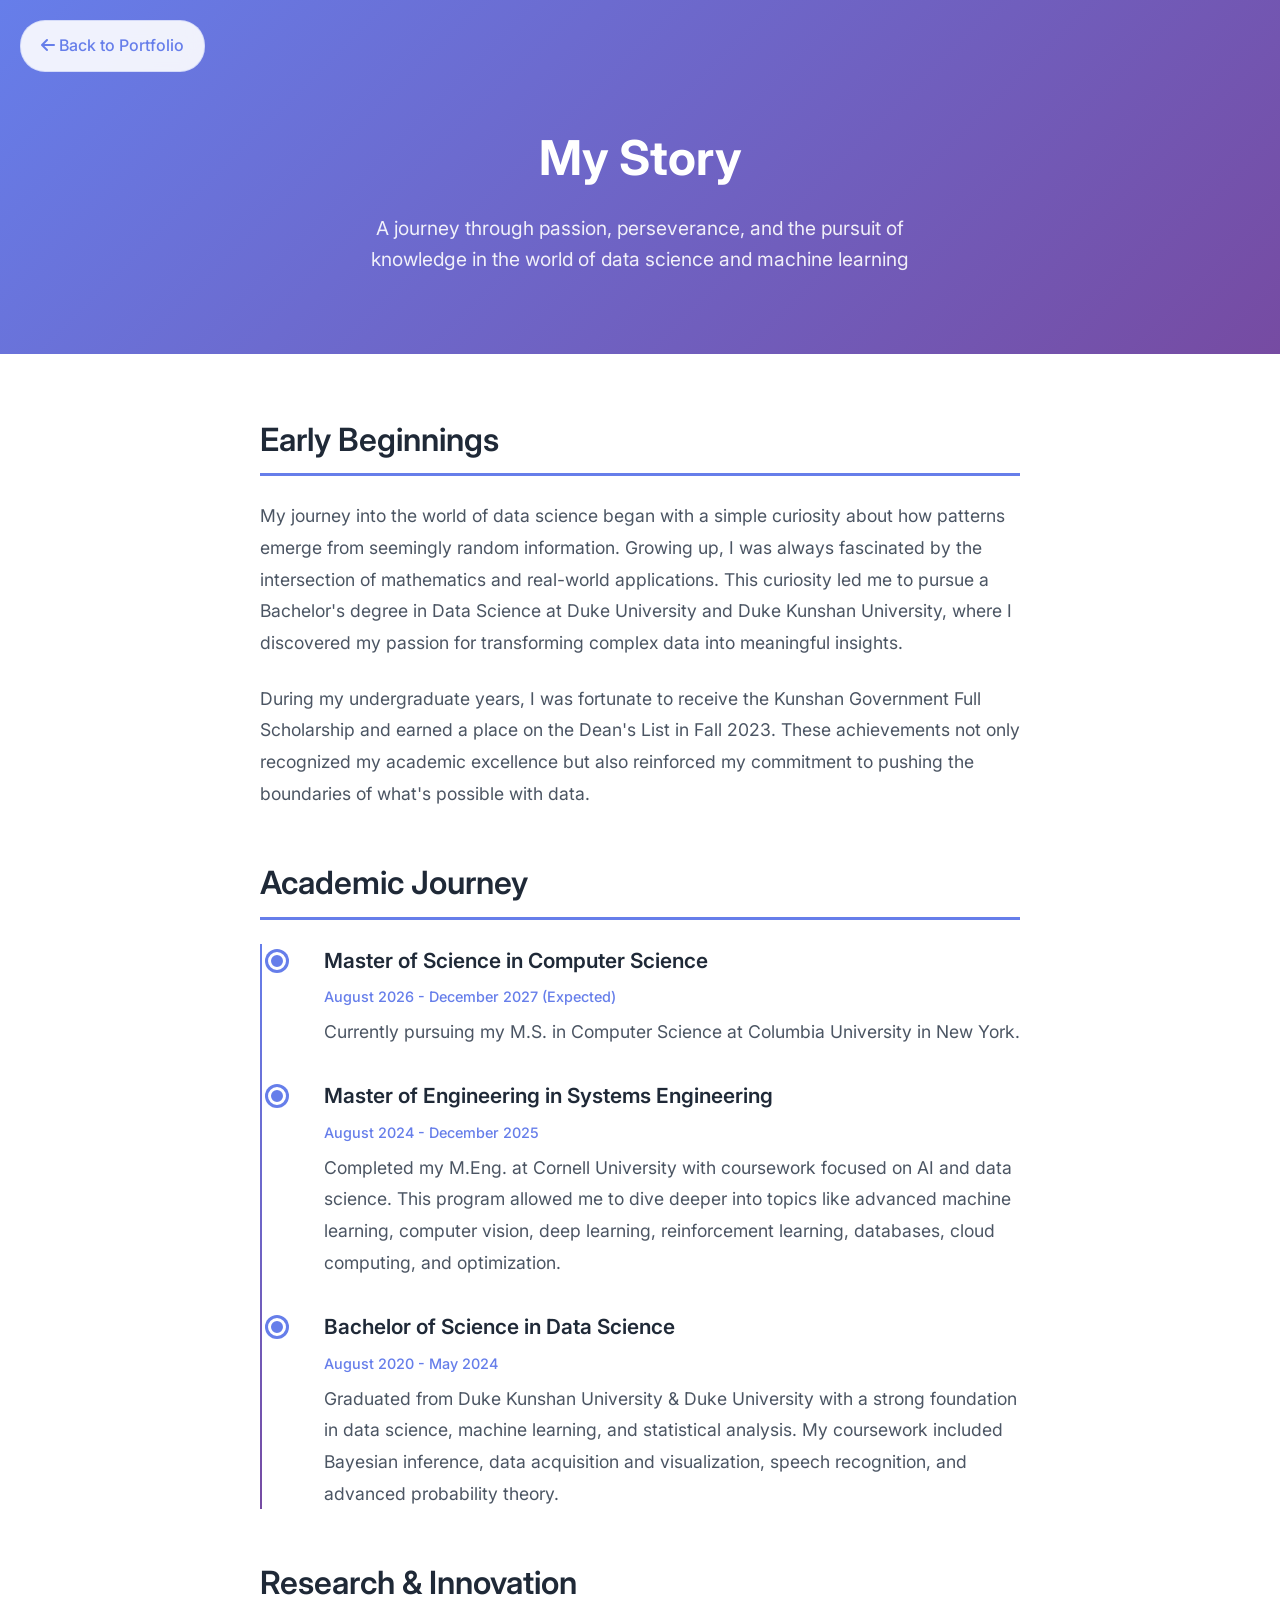
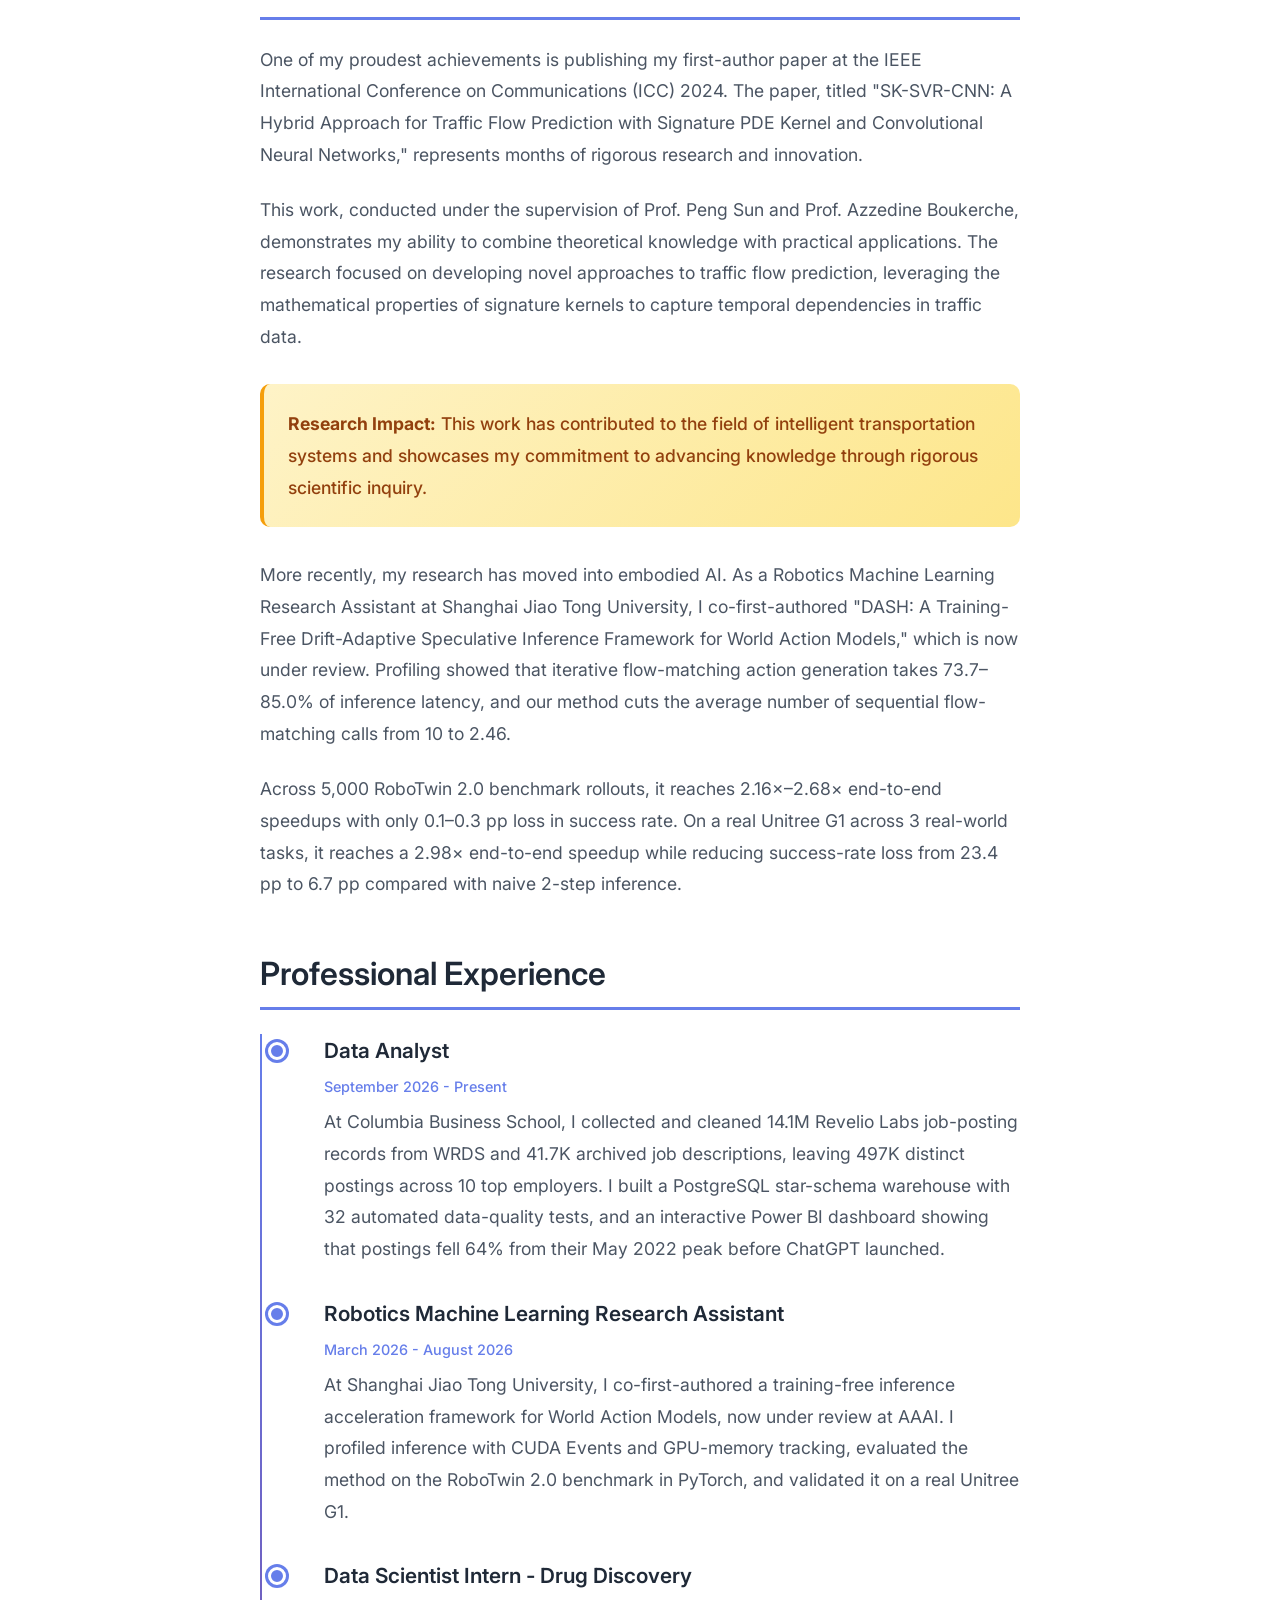
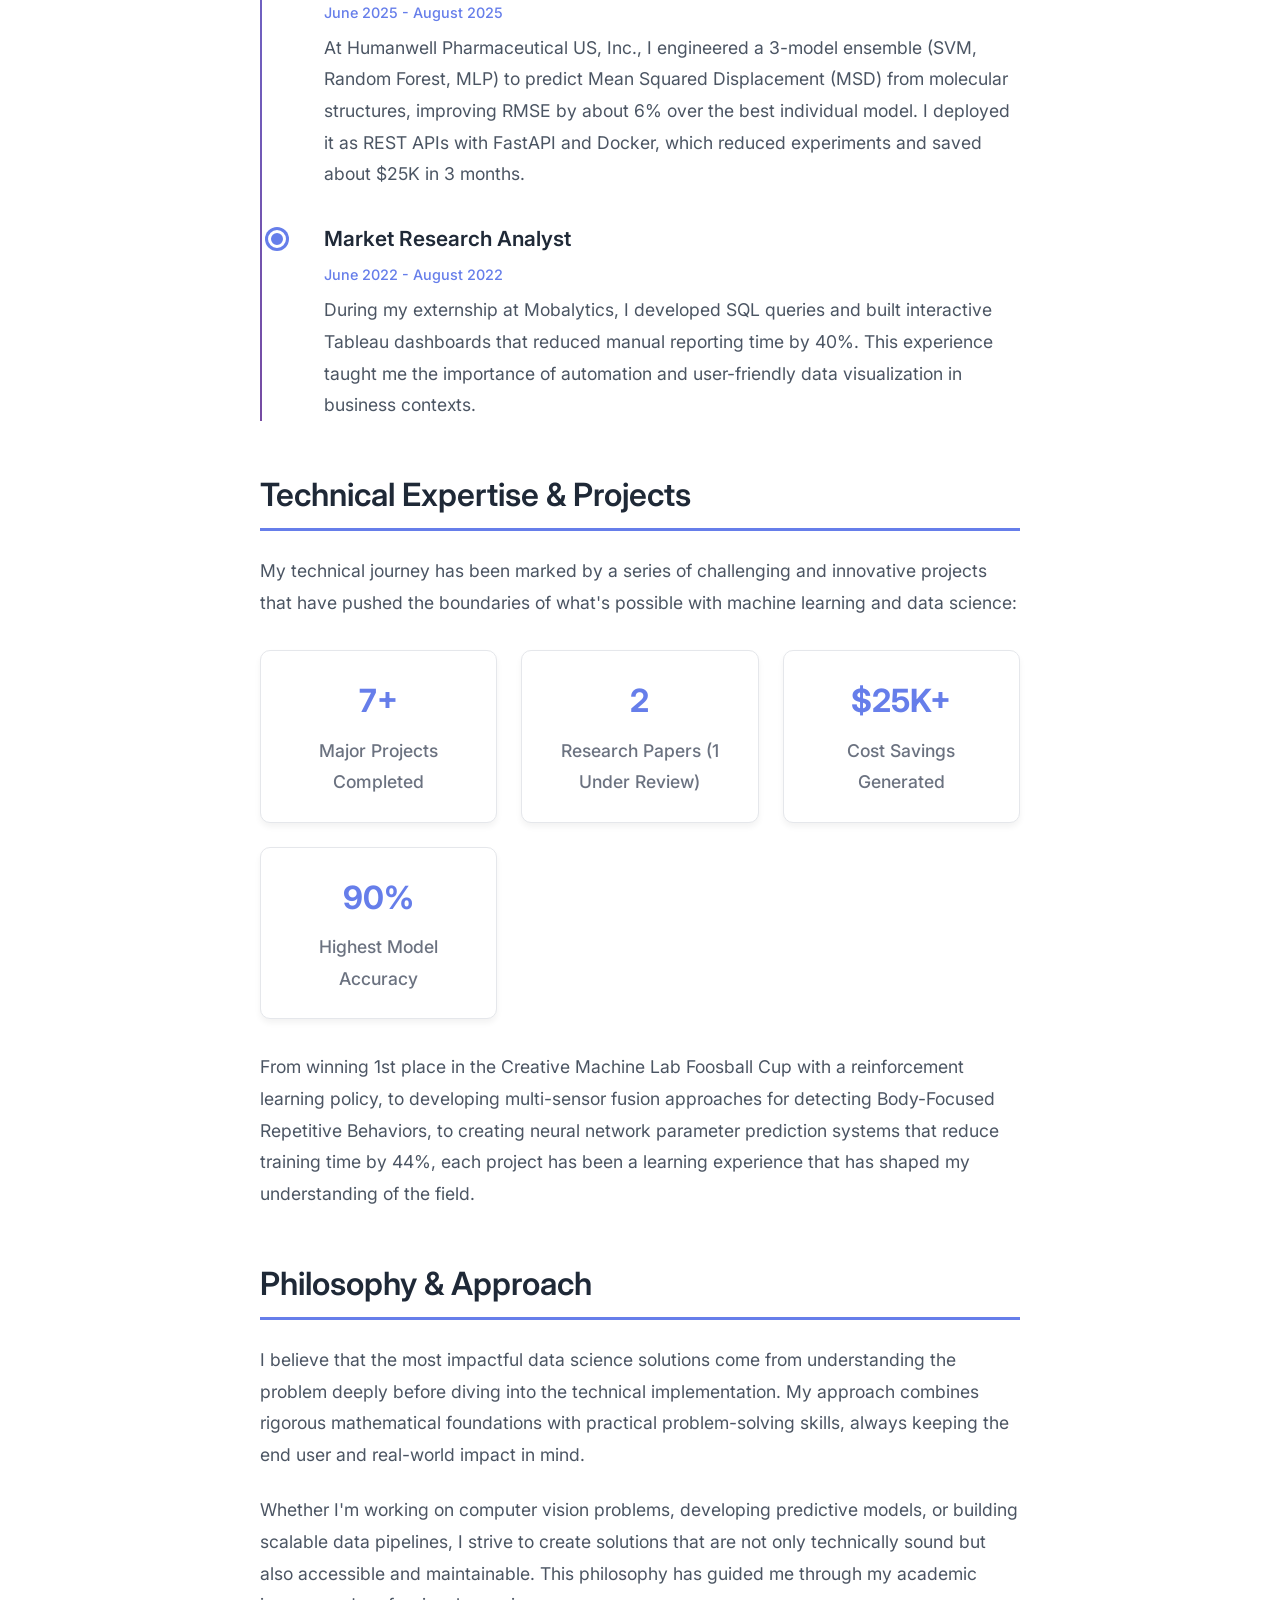
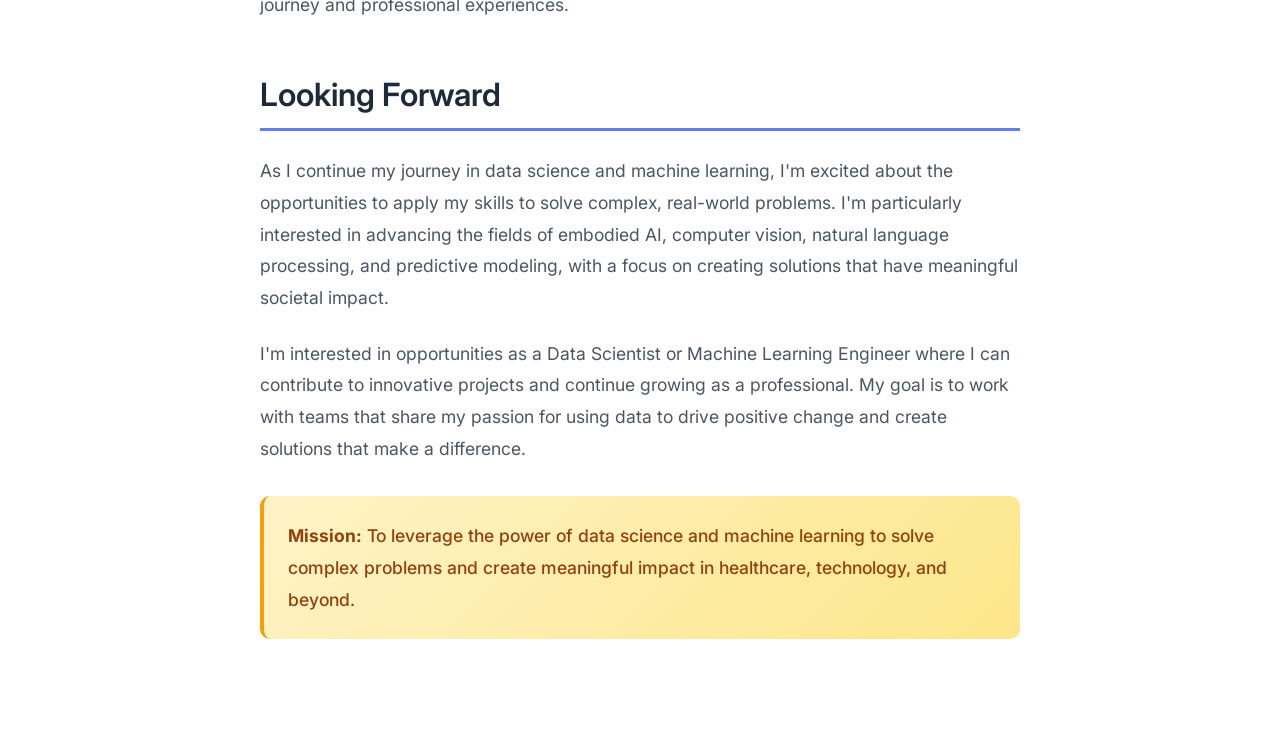
==== commit 8bd2c7ad: "updated portfolio" ====
--- a/bio.html
+++ b/bio.html
@@ -224,15 +224,21 @@
             <h2>Academic Journey</h2>
             <div class="bio-timeline">
                 <div class="bio-timeline-item">
+                    <h3>Master of Science in Computer Science</h3>
+                    <div class="date">August 2026 - December 2027 (Expected)</div>
+                    <p>Currently pursuing my M.S. in Computer Science at Columbia University in New York.</p>
+                </div>
+
+                <div class="bio-timeline-item">
                     <h3>Master of Engineering in Systems Engineering</h3>
-                    <div class="date">August 2024 - Present</div>
-                    <p>Currently pursuing advanced studies at Cornell University, focusing on the Computational and Data Science track. This program has allowed me to dive deeper into cutting-edge topics like advanced machine learning, computer vision, deep learning, and reinforcement learning.</p>
-                </div>
-                
+                    <div class="date">August 2024 - December 2025</div>
+                    <p>Completed my M.Eng. at Cornell University with coursework focused on AI and data science. This program allowed me to dive deeper into topics like advanced machine learning, computer vision, deep learning, reinforcement learning, databases, cloud computing, and optimization.</p>
+                </div>
+
                 <div class="bio-timeline-item">
                     <h3>Bachelor of Science in Data Science</h3>
                     <div class="date">August 2020 - May 2024</div>
-                    <p>Graduated from Duke University & Duke Kunshan University with a strong foundation in data science, machine learning, and statistical analysis. My coursework included Bayesian inference, speech recognition, and advanced probability theory.</p>
+                    <p>Graduated from Duke Kunshan University & Duke University with a strong foundation in data science, machine learning, and statistical analysis. My coursework included Bayesian inference, data acquisition and visualization, speech recognition, and advanced probability theory.</p>
                 </div>
             </div>
         </div>
@@ -246,15 +252,31 @@
             <div class="bio-highlight">
                 <p><strong>Research Impact:</strong> This work has contributed to the field of intelligent transportation systems and showcases my commitment to advancing knowledge through rigorous scientific inquiry.</p>
             </div>
+
+            <p>More recently, my research has moved into embodied AI. As a Robotics Machine Learning Research Assistant at Shanghai Jiao Tong University, I co-first-authored "DASH: A Training-Free Drift-Adaptive Speculative Inference Framework for World Action Models," which is now under review. Profiling showed that iterative flow-matching action generation takes 73.7–85.0% of inference latency, and our method cuts the average number of sequential flow-matching calls from 10 to 2.46.</p>
+
+            <p>Across 5,000 RoboTwin 2.0 benchmark rollouts, it reaches 2.16×–2.68× end-to-end speedups with only 0.1–0.3 pp loss in success rate. On a real Unitree G1 across 3 real-world tasks, it reaches a 2.98× end-to-end speedup while reducing success-rate loss from 23.4 pp to 6.7 pp compared with naive 2-step inference.</p>
         </div>
 
         <div class="bio-section">
             <h2>Professional Experience</h2>
             <div class="bio-timeline">
                 <div class="bio-timeline-item">
-                    <h3>Data Science Intern - Drug Discovery</h3>
-                    <div class="date">June 2024 - Present</div>
-                    <p>At Humanwell Pharmaceutical US, Inc., I've been working on developing predictive models for drug discovery. My most significant achievement has been creating a model for Mean Squared Displacement (MSD) prediction using SMILES molecular structures, achieving 60% accuracy with limited data. This work has saved the company over $25,000 in costs and has been deployed as a FastAPI-based inference system.</p>
+                    <h3>Data Analyst</h3>
+                    <div class="date">September 2026 - Present</div>
+                    <p>At Columbia Business School, I collected and cleaned 14.1M Revelio Labs job-posting records from WRDS and 41.7K archived job descriptions, leaving 497K distinct postings across 10 top employers. I built a PostgreSQL star-schema warehouse with 32 automated data-quality tests, and an interactive Power BI dashboard showing that postings fell 64% from their May 2022 peak before ChatGPT launched.</p>
+                </div>
+
+                <div class="bio-timeline-item">
+                    <h3>Robotics Machine Learning Research Assistant</h3>
+                    <div class="date">March 2026 - August 2026</div>
+                    <p>At Shanghai Jiao Tong University, I co-first-authored a training-free inference acceleration framework for World Action Models, now under review at AAAI. I profiled inference with CUDA Events and GPU-memory tracking, evaluated the method on the RoboTwin 2.0 benchmark in PyTorch, and validated it on a real Unitree G1.</p>
+                </div>
+
+                <div class="bio-timeline-item">
+                    <h3>Data Scientist Intern - Drug Discovery</h3>
+                    <div class="date">June 2025 - August 2025</div>
+                    <p>At Humanwell Pharmaceutical US, Inc., I engineered a 3-model ensemble (SVM, Random Forest, MLP) to predict Mean Squared Displacement (MSD) from molecular structures, improving RMSE by about 6% over the best individual model. I deployed it as REST APIs with FastAPI and Docker, which reduced experiments and saved about $25K in 3 months.</p>
                 </div>
                 
                 <div class="bio-timeline-item">
@@ -271,12 +293,12 @@
             
             <div class="bio-stats">
                 <div class="bio-stat">
-                    <h3>6+</h3>
+                    <h3>7+</h3>
                     <p>Major Projects Completed</p>
                 </div>
                 <div class="bio-stat">
-                    <h3>1</h3>
-                    <p>Published Research Paper</p>
+                    <h3>2</h3>
+                    <p>Research Papers (1 Under Review)</p>
                 </div>
                 <div class="bio-stat">
                     <h3>$25K+</h3>
@@ -288,7 +310,7 @@
                 </div>
             </div>
             
-            <p>From developing multi-sensor fusion approaches for detecting Body-Focused Repetitive Behaviors to creating neural network parameter prediction systems that reduce training time by 44%, each project has been a learning experience that has shaped my understanding of the field.</p>
+            <p>From winning 1st place in the Creative Machine Lab Foosball Cup with a reinforcement learning policy, to developing multi-sensor fusion approaches for detecting Body-Focused Repetitive Behaviors, to creating neural network parameter prediction systems that reduce training time by 44%, each project has been a learning experience that has shaped my understanding of the field.</p>
         </div>
 
         <div class="bio-section">
@@ -300,9 +322,9 @@
 
         <div class="bio-section">
             <h2>Looking Forward</h2>
-            <p>As I continue my journey in data science and machine learning, I'm excited about the opportunities to apply my skills to solve complex, real-world problems. I'm particularly interested in advancing the fields of computer vision, natural language processing, and predictive modeling, with a focus on creating solutions that have meaningful societal impact.</p>
-            
-            <p>I'm actively seeking full-time opportunities as a Data Scientist or Machine Learning Engineer where I can contribute to innovative projects and continue growing as a professional. My goal is to work with teams that share my passion for using data to drive positive change and create solutions that make a difference.</p>
+            <p>As I continue my journey in data science and machine learning, I'm excited about the opportunities to apply my skills to solve complex, real-world problems. I'm particularly interested in advancing the fields of embodied AI, computer vision, natural language processing, and predictive modeling, with a focus on creating solutions that have meaningful societal impact.</p>
+            
+            <p>I'm interested in opportunities as a Data Scientist or Machine Learning Engineer where I can contribute to innovative projects and continue growing as a professional. My goal is to work with teams that share my passion for using data to drive positive change and create solutions that make a difference.</p>
             
             <div class="bio-highlight">
                 <p><strong>Mission:</strong> To leverage the power of data science and machine learning to solve complex problems and create meaningful impact in healthcare, technology, and beyond.</p>
--- a/styles.css
+++ b/styles.css
@@ -685,6 +685,8 @@
 .publications-grid {
     max-width: 800px;
     margin: 0 auto;
+    display: grid;
+    gap: 2rem;
 }
 
 .publication-card {
@@ -816,6 +818,15 @@
 
 .skill-category:hover {
     transform: translateY(-5px);
+}
+
+/* Full-width category row (e.g. Key Competencies) */
+.skill-category-wide {
+    grid-column: 1 / -1;
+}
+
+.skill-category-wide .skill-items {
+    justify-content: center;
 }
 
 .skill-category h3 {
